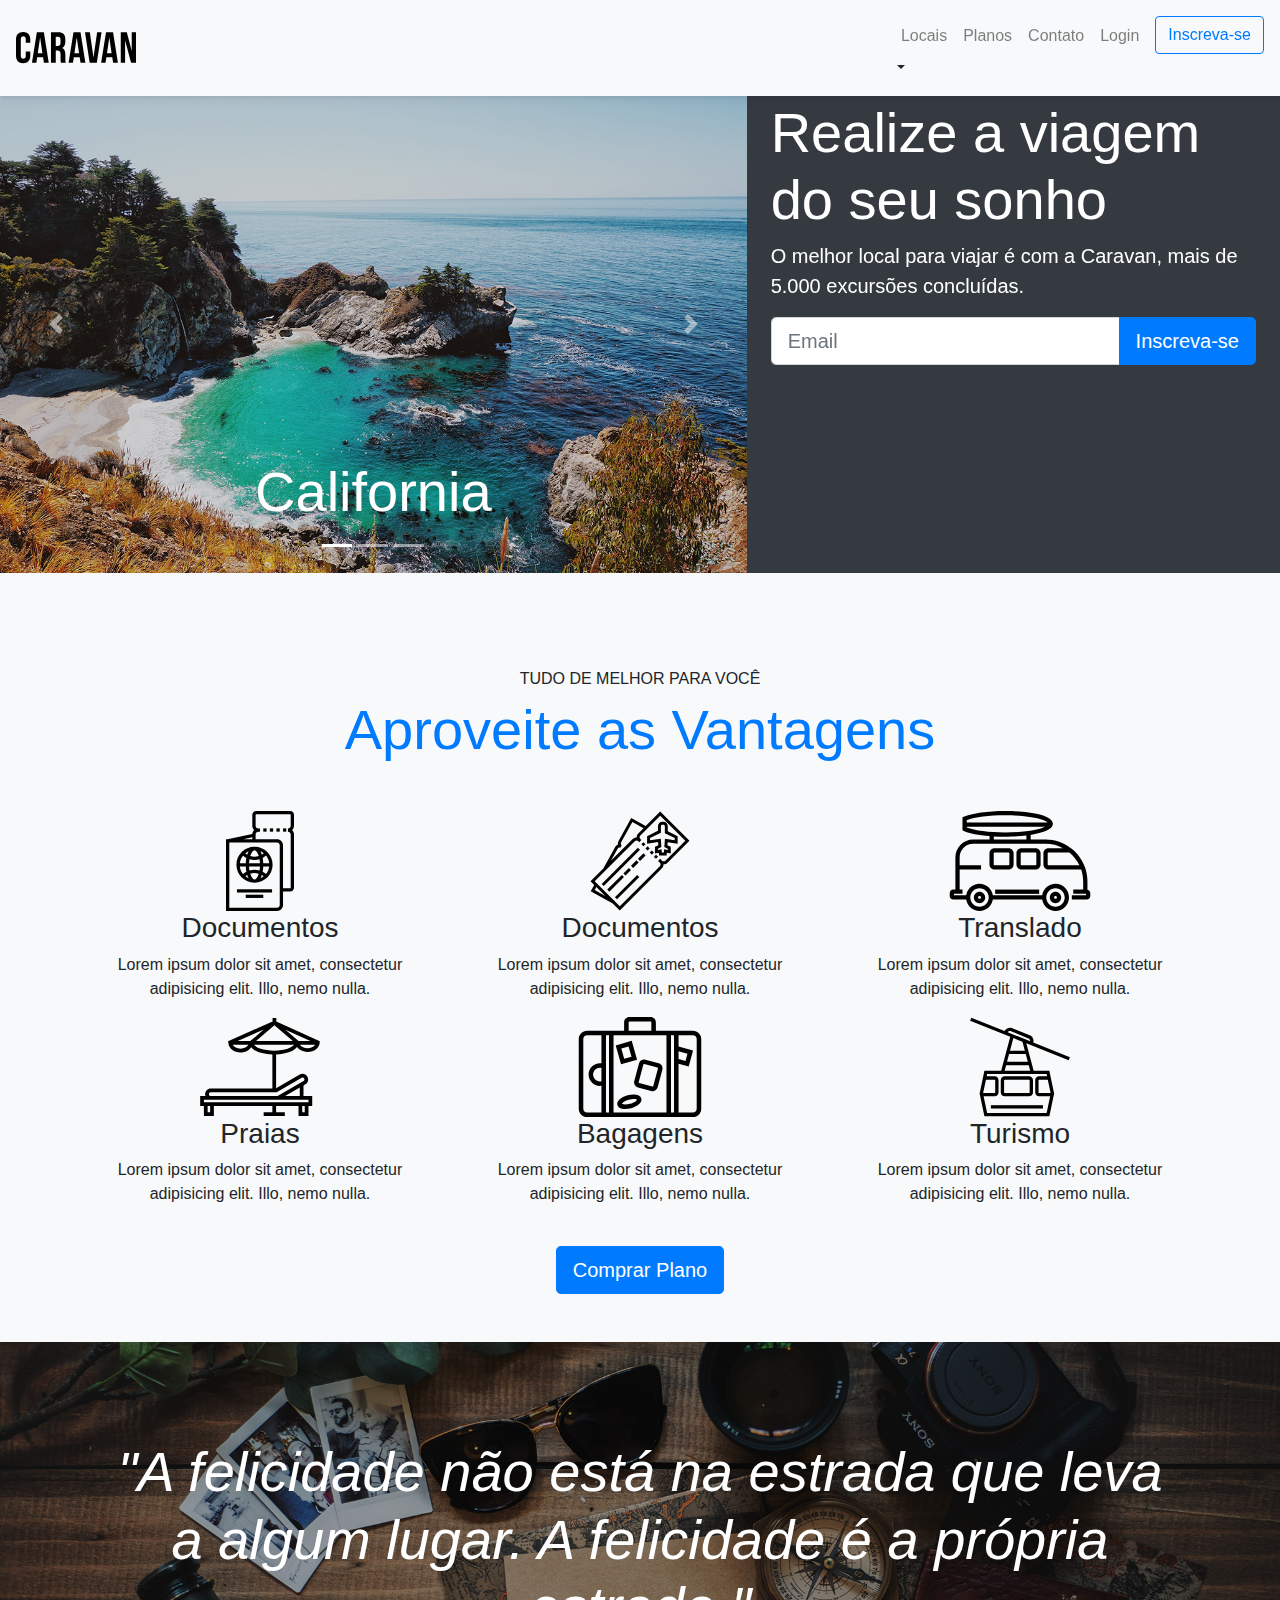
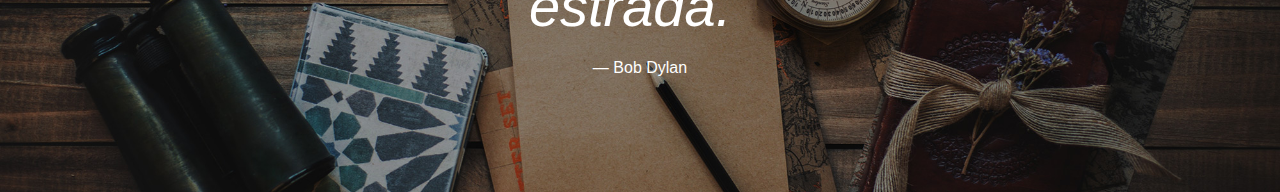
==== index.html @ 7d6f6c4d "Desenvolvimento de estrutura com blockquote" ====
<!DOCTYPE html>
<html lang="pt-br">
<head>
    <meta charset="UTF-8">
    <meta http-equiv="X-UA-Compatible" content="IE=edge">
    <meta name="viewport" content="width=device-width, initial-scale=1.0">
    <link rel="stylesheet" href="css/bootstrap.css">
    <link rel="stylesheet" href="css/style.css">
    <title>Caravan</title>
</head>
<body>

    <nav class="navbar navbar-expand-md navbar-light bg-light fixed-top py-3 box-shadow">
        <a href="index.html" class="navbar-brand">
            <img src="img/caravan.svg" alt="Caravan">
        </a>
        <button class="navbar-toggler" type="button" data-toggle="collapse" data-target="#navbarSupportedContent" aria-controls="navbarSupportedContent" aria-expanded="false" aria-label="Toggle navigation">
            <span class="navbar-toggler-icon"></span>
        </button>

        <div class="collapse navbar-collapse" id="navSupportedContent">
            <ul class="navbar-nav ml-auto">
                <li class="nav-item dropdown dropdown-toggle">
                    <a href="#" class="nav-link" id="navbarDropdown" role="button" data-toggle="dropdown" aria-haspopup="true" aria-expanded="false">Locais</a>
                    <div class="dropdown-menu" aria-labelledby="navbarDropdown">
                        <a href="local.html" class="dropdown-item">California</a>
                        <a href="local.html" class="dropdown-item">Paris</a>
                        <a href="local.html" class="dropdown-item">Dublin</a>
                    </div>
                </li>
                <li class="nav-item">
                    <a href="planos.html" class="nav-link">Planos</a>
                </li>
                <li class="nav-item">
                    <a href="contato.html" class="nav-link">Contato</a>
                </li>
                <li class="nav-item">
                    <a href="#" class="nav-link">Login</a>
                </li>
                <li class="nav-item">
                    <a href="inscricao.html" class="btn btn-outline-primary ml-md-2">Inscreva-se</a>
                </li>
            </ul>
          </div>
    </nav>

    <section class="container-fluid">
        <div class="row bg-dark text-white">
            <div class="col-lg-7 p-0">
                <div id="carouselCidades" class="carousel slide" data-ride="carousel">
                    <ol class="carousel-indicators">
                      <li data-target="#carouselCidades" data-slide-to="0" class="active"></li>
                      <li data-target="#carouselCidades" data-slide-to="1"></li>
                      <li data-target="#carouselCidades" data-slide-to="2"></li>
                    </ol>
                    <div class="carousel-inner">
                      <div class="carousel-item active">
                        <img class="d-block w-100" src="img/california.jpg" alt="California">
                        <div class="carousel-caption">
                            <h3 class="display-4">California</h3>
                        </div>
                    </div>
                      <div class="carousel-item">
                        <img class="d-block w-100" src="img/paris.jpg" alt="Paris">
                        <div class="carousel-caption">
                            <h3 class="display-4">Paris</h3>
                        </div>
                      </div>
                      <div class="carousel-item">
                        <img class="d-block w-100" src="img/dublin.jpg" alt="Dublin">
                        <div class="carousel-caption">
                            <h3 class="display-4">Dublin</h3>
                        </div>
                      </div>
                    </div>
                    <a class="carousel-control-prev" href="#carouselCidades" role="button" data-slide="prev">
                      <span class="carousel-control-prev-icon" aria-hidden="true"></span>
                      <span class="sr-only">Anterior</span>
                    </a>
                    <a class="carousel-control-next" href="#carouselCidades" role="button" data-slide="next">
                      <span class="carousel-control-next-icon" aria-hidden="true"></span>
                      <span class="sr-only">Próximo</span>
                    </a>
                  </div>
            </div>
            <div class="col-lg-5 p-4">
                <h1 class="display-4">Realize a viagem do seu sonho</h1>
                <p class="lead">O melhor local para viajar é com a Caravan, mais de 5.000 excursões concluídas.</p>
                <form>
                    <div class="input-group input-group-lg">
                        <input type="text" class="form-control" placeholder="Email" aria-label="Email">
                        <span class="input-group-append">
                            <button class="btn btn-primary" type="button">Inscreva-se</button>
                        </span>
                    </div>
                </form>
            </div>
        </div>
    </section>

    <section class="py-5 bg-light text-center">
        <div class="container">
            <div class="my-5">
                <span class="h6 d-block">TUDO DE MELHOR PARA VOCÊ</span>
                <h2 class="display-4 text-primary">Aproveite as Vantagens</h2>
            </div>
            <div class="row">
                <div class="col-xl-4 col-md-6">
                    <div style="height: 100px;" class="d-flex justify-content-center">
                        <img src="img/icones/passaporte.svg" alt="Passaporte">
                    </div>
                    <h3>Documentos</h3>
                    <p>Lorem ipsum dolor sit amet, consectetur adipisicing elit. Illo, nemo nulla.</p>
                </div>

                <div class="col-xl-4 col-md-6">
                    <div style="height: 100px;" class="d-flex justify-content-center">
                        <img src="img/icones/passagens.svg" alt="Passagens">
                    </div>
                    <h3>Documentos</h3>
                    <p>Lorem ipsum dolor sit amet, consectetur adipisicing elit. Illo, nemo nulla.</p>
                </div>

                <div class="col-xl-4 col-md-6">
                    <div style="height: 100px;" class="d-flex justify-content-center">
                        <img src="img/icones/translado.svg" alt="Translado">
                    </div>
                    <h3>Translado</h3>
                    <p>Lorem ipsum dolor sit amet, consectetur adipisicing elit. Illo, nemo nulla.</p>
                </div>

                <div class="col-xl-4 col-md-6">
                    <div style="height: 100px;" class="d-flex justify-content-center">
                        <img src="img/icones/praias.svg" alt="Praias">
                    </div>
                    <h3>Praias</h3>
                    <p>Lorem ipsum dolor sit amet, consectetur adipisicing elit. Illo, nemo nulla.</p>
                </div>

                <div class="col-xl-4 col-md-6">
                    <div style="height: 100px;" class="d-flex justify-content-center">
                        <img src="img/icones/bagagens.svg" alt="Bagagens">
                    </div>
                    <h3>Bagagens</h3>
                    <p>Lorem ipsum dolor sit amet, consectetur adipisicing elit. Illo, nemo nulla.</p>
                </div>

                <div class="col-xl-4 col-md-6">
                    <div style="height: 100px;" class="d-flex justify-content-center">
                        <img src="img/icones/turismo.svg" alt="Turismo">
                    </div>
                    <h3>Turismo</h3>
                    <p>Lorem ipsum dolor sit amet, consectetur adipisicing elit. Illo, nemo nulla.</p>
                </div>
            </div>

            <a href="planos.html" class="btn btn-primary btn-lg mt-4">Comprar Plano</a>
        </div>
    </section>

    <section id="home-quote" class="p-md-5">
        <blockquote class="blockquote text-center text-white p-md-5 p-3">
            <p class="display-4"><em>"A felicidade não está na estrada que leva a algum lugar. A felicidade é a própria estrada."</em></p>
            <footer class="blockquote-footer text-white">Bob Dylan</footer>
        </blockquote>
    </section>

    <script type="text/javascript" src="js/jquery-3.2.1.slim.min.js"></script>
    <script type="text/javascript" src="js/popper.min.js"></script>
    <script type="text/javascript" src="js/bootstrap.js"></script>
    <!-- <script type="text/javascript" src="js/script.js"></script> -->
</body>
</html>
---- css/style.css ----
body {
    padding-top: 75px;
}

.box-shadow {
    box-shadow: 0 2px 4px 0 rgba(0, 0, 0, .05), 0 4px 8px 0 rgba(0, 0, 0, .05);
}

#home-quote {
    background: url("../img/bg-quote.jpg") center center;
    background-size: cover;
}

@media (max-width: 767px) {

    #home-quote .display-4 {
        font-size: 2.5rem;
    }
    
    body {
        padding-top: 0;
    }

    .fixed-top {
        position: relative;
    }

}
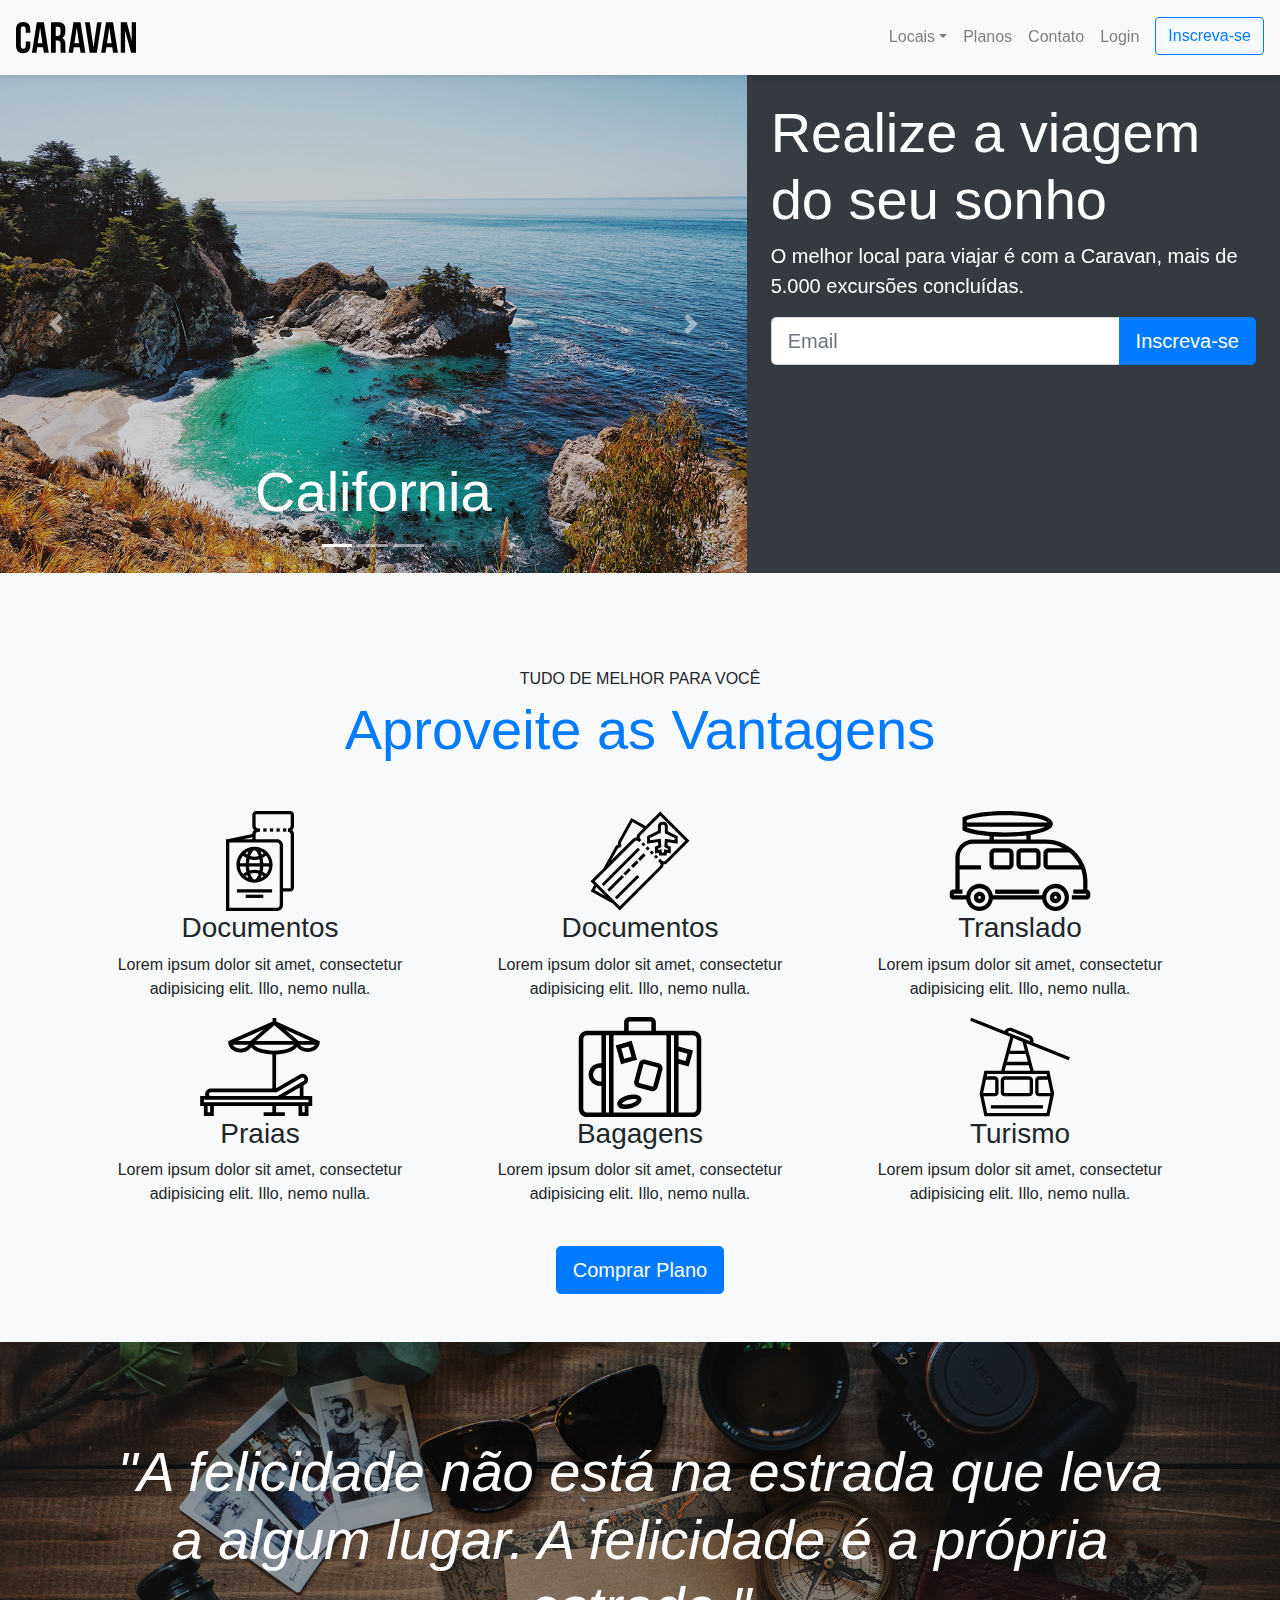
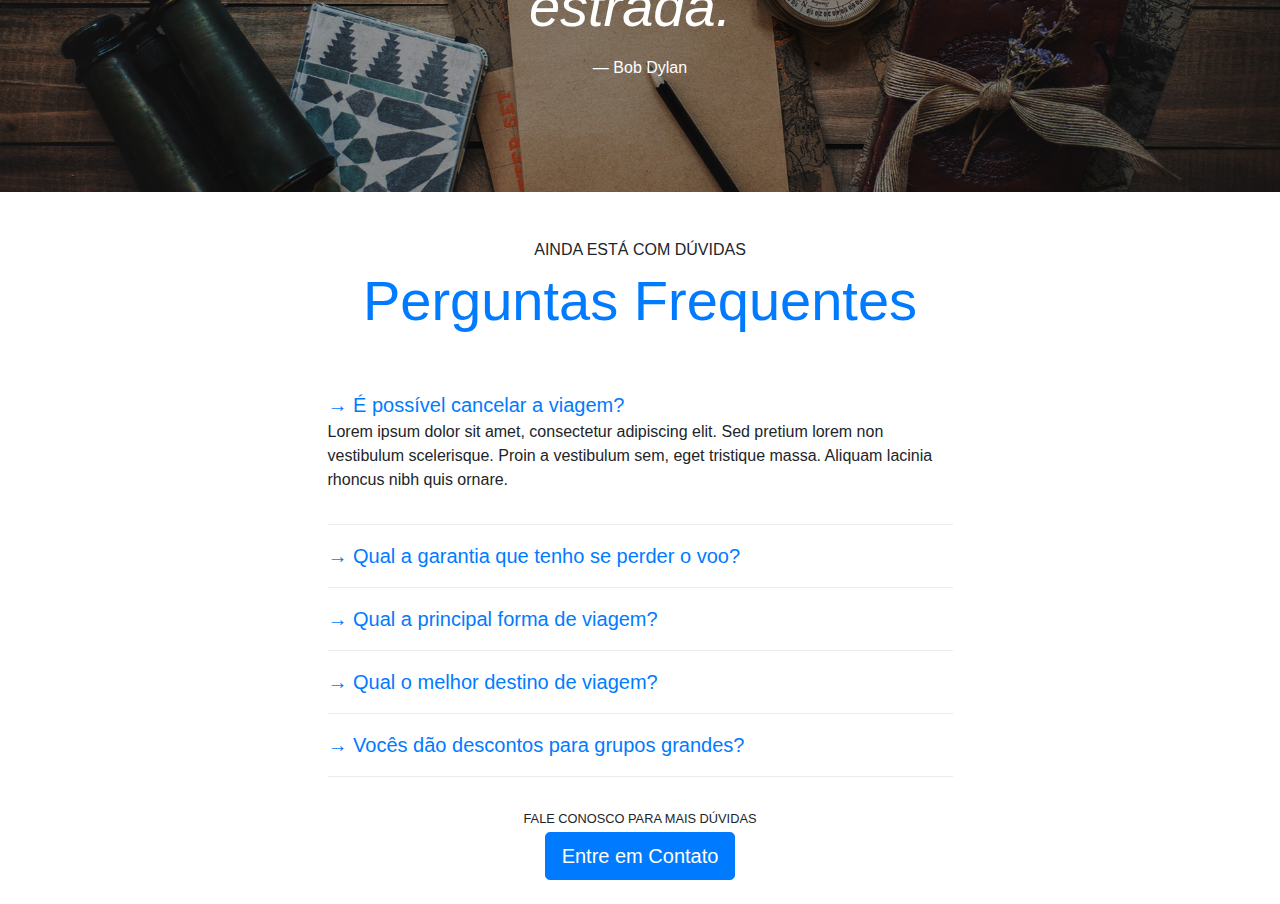
==== commit 670c4250: "Correção para navegação mobile e inclusão de estrutura collapsable com perguntas frequentes" ====
--- a/index.html
+++ b/index.html
@@ -12,37 +12,38 @@
 
     <nav class="navbar navbar-expand-md navbar-light bg-light fixed-top py-3 box-shadow">
         <a href="index.html" class="navbar-brand">
-            <img src="img/caravan.svg" alt="Caravan">
+          <img src="img/caravan.svg" alt="Caravan">
         </a>
-        <button class="navbar-toggler" type="button" data-toggle="collapse" data-target="#navbarSupportedContent" aria-controls="navbarSupportedContent" aria-expanded="false" aria-label="Toggle navigation">
-            <span class="navbar-toggler-icon"></span>
+        
+        <button class="navbar-toggler" type="button" data-toggle="collapse" data-target="#navbarSupportedContent" aria-controls="navbarSupportedContent" aria-expanded="false" aria-label="Abrir Navegação">
+          <span class="navbar-toggler-icon"></span>
         </button>
-
-        <div class="collapse navbar-collapse" id="navSupportedContent">
-            <ul class="navbar-nav ml-auto">
-                <li class="nav-item dropdown dropdown-toggle">
-                    <a href="#" class="nav-link" id="navbarDropdown" role="button" data-toggle="dropdown" aria-haspopup="true" aria-expanded="false">Locais</a>
-                    <div class="dropdown-menu" aria-labelledby="navbarDropdown">
-                        <a href="local.html" class="dropdown-item">California</a>
-                        <a href="local.html" class="dropdown-item">Paris</a>
-                        <a href="local.html" class="dropdown-item">Dublin</a>
-                    </div>
-                </li>
-                <li class="nav-item">
-                    <a href="planos.html" class="nav-link">Planos</a>
-                </li>
-                <li class="nav-item">
-                    <a href="contato.html" class="nav-link">Contato</a>
-                </li>
-                <li class="nav-item">
-                    <a href="#" class="nav-link">Login</a>
-                </li>
-                <li class="nav-item">
-                    <a href="inscricao.html" class="btn btn-outline-primary ml-md-2">Inscreva-se</a>
-                </li>
-            </ul>
-          </div>
-    </nav>
+        
+        <div class="collapse navbar-collapse" id="navbarSupportedContent">
+          <ul class="navbar-nav ml-auto">
+            <li class="nav-item dropdown">
+              <a class="nav-link dropdown-toggle" href="#" id="navbarDropdown" role="button" data-toggle="dropdown" aria-haspopup="true" aria-expanded="false">Locais</a>
+              <div class="dropdown-menu" aria-labelledby="navbarDropdown">
+                <a class="dropdown-item" href="local.html">California</a>
+                <a class="dropdown-item" href="local.html">Paris</a>
+                <a class="dropdown-item" href="local.html">Dublin</a>
+              </div>
+            </li>
+            <li class="nav-item">
+              <a class="nav-link" href="planos.html">Planos</a>
+            </li>
+            <li class="nav-item">
+              <a class="nav-link" href="contato.html">Contato</a>
+            </li>
+            <li class="nav-item">
+              <a class="nav-link" href="#">Login</a>
+            </li>
+            <li class="nav-item">
+              <a class="btn btn-outline-primary ml-md-2" href="inscricao.html">Inscreva-se</a>
+            </li>
+          </ul>
+        </div>
+      </nav>
 
     <section class="container-fluid">
         <div class="row bg-dark text-white">
@@ -163,6 +164,71 @@
             <p class="display-4"><em>"A felicidade não está na estrada que leva a algum lugar. A felicidade é a própria estrada."</em></p>
             <footer class="blockquote-footer text-white">Bob Dylan</footer>
         </blockquote>
+    </section class="container">
+        <div class="my-5 text-center">
+            <span class="h6 d-block">AINDA ESTÁ COM DÚVIDAS</span>
+            <h2 class="display-4 text-primary">Perguntas Frequentes</h2>
+        </div>
+        <div class="row justify-content-center">
+            <div class="col-6" id="perguntas-frequentes" data-children=".pergunta">
+                <div class="pergunta py-2">
+                    <a class="lead" data-toggle="collapse" href="#pergunta1" aria-expanded="true" aria-controls="pergunta1">→ É possível cancelar a viagem?
+                    </a>
+                    <div id="pergunta1" class="collapse show" role="tabpanel" data-parent="#perguntas-frequentes">
+                        <p>Lorem ipsum dolor sit amet, consectetur adipiscing elit. Sed pretium lorem non vestibulum scelerisque. Proin a vestibulum sem, eget tristique massa. Aliquam lacinia rhoncus nibh quis ornare.</p>
+                    </div>
+                </div>
+
+                <div class="dropdown-divider"></div>
+
+                <div class="pergunta py-2">
+                    <a class="lead" data-toggle="collapse" href="#pergunta2" aria-expanded="true" aria-controls="pergunta2">→ Qual a garantia que tenho se perder o voo?
+                    </a>
+                    <div id="pergunta2" class="collapse" role="tabpanel" data-parent="#perguntas-frequentes">
+                        <p>Lorem ipsum dolor sit amet, consectetur adipiscing elit. Sed pretium lorem non vestibulum scelerisque. Proin a vestibulum sem, eget tristique massa. Aliquam lacinia rhoncus nibh quis ornare.</p>
+                    </div>
+                </div>
+
+                <div class="dropdown-divider"></div>
+
+                <div class="pergunta py-2">
+                    <a class="lead" data-toggle="collapse" href="#pergunta3" aria-expanded="true" aria-controls="pergunta3">→ Qual a principal forma de viagem?
+                    </a>
+                    <div id="pergunta3" class="collapse" role="tabpanel" data-parent="#perguntas-frequentes" >
+                        <p>Lorem ipsum dolor sit amet, consectetur adipiscing elit. Sed pretium lorem non vestibulum scelerisque. Proin a vestibulum sem, eget tristique massa. Aliquam lacinia rhoncus nibh quis ornare.</p>
+                    </div>
+                </div>
+
+                <div class="dropdown-divider"></div>
+
+                <div class="pergunta py-2">
+                    <a class="lead" data-toggle="collapse" href="#pergunta4" aria-expanded="true" aria-controls="pergunta4">→ Qual o melhor destino de viagem?
+                    </a>
+                    <div id="pergunta4" class="collapse" role="tabpanel" data-parent="#perguntas-frequentes" >
+                        <p>Lorem ipsum dolor sit amet, consectetur adipiscing elit. Sed pretium lorem non vestibulum scelerisque. Proin a vestibulum sem, eget tristique massa. Aliquam lacinia rhoncus nibh quis ornare.</p>
+                    </div>
+                </div>
+
+                <div class="dropdown-divider"></div>
+
+                <div class="pergunta py-2">
+                    <a class="lead" data-toggle="collapse" href="#pergunta5" aria-expanded="true" aria-controls="pergunta5">→ Vocês dão descontos para grupos grandes? 
+                    </a>
+                    <div id="pergunta5" class="collapse" role="tabpanel" data-parent="#perguntas-frequentes" >
+                        <p>Lorem ipsum dolor sit amet, consectetur adipiscing elit. Sed pretium lorem non vestibulum scelerisque. Proin a vestibulum sem, eget tristique massa. Aliquam lacinia rhoncus nibh quis ornare.</p>
+                    </div>
+                </div>
+
+                <div class="dropdown-divider"></div>
+
+            </div>
+        </div>
+        <div class="text-center my-4">
+            <p class="small m-1">FALE CONOSCO PARA MAIS DÚVIDAS</p>
+            <a class="btn btn-primary btn-lg" href="contato.html">Entre em Contato</a>
+        </div>
+    <section>
+
     </section>
 
     <script type="text/javascript" src="js/jquery-3.2.1.slim.min.js"></script>
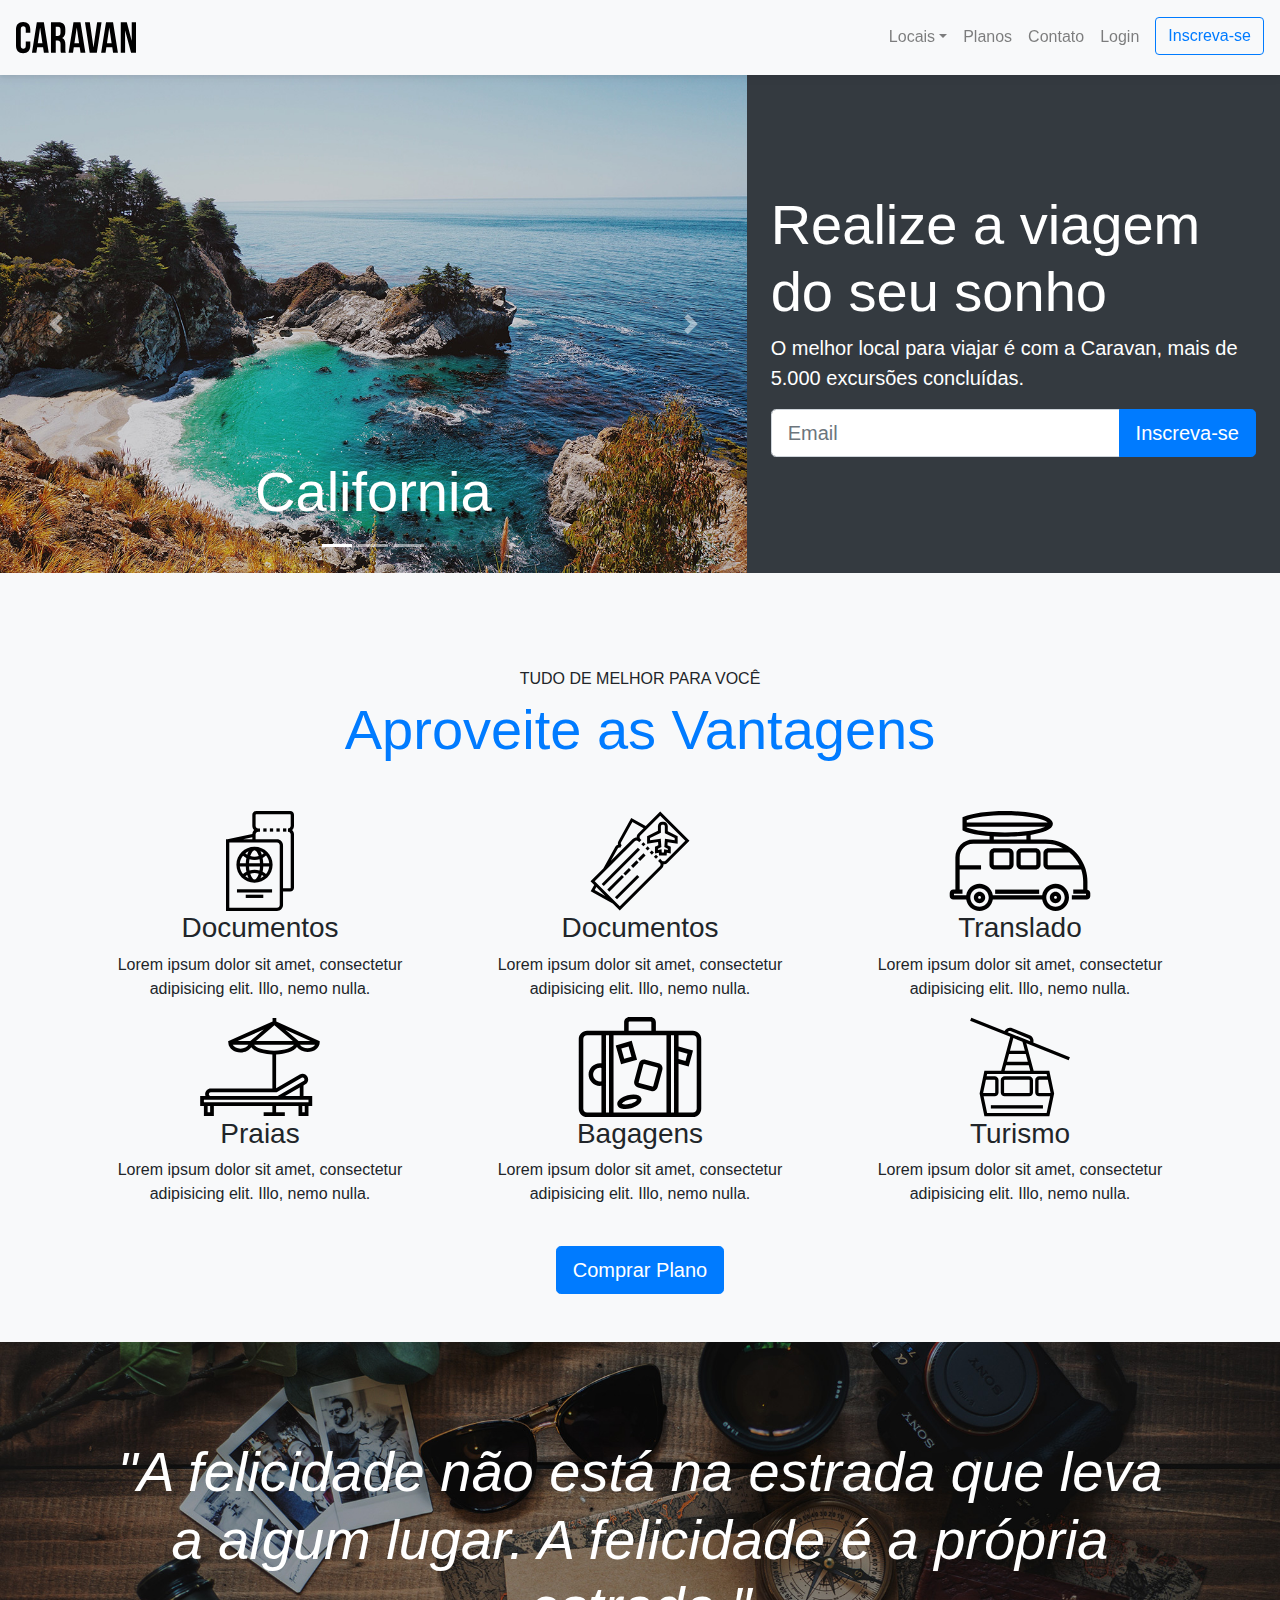
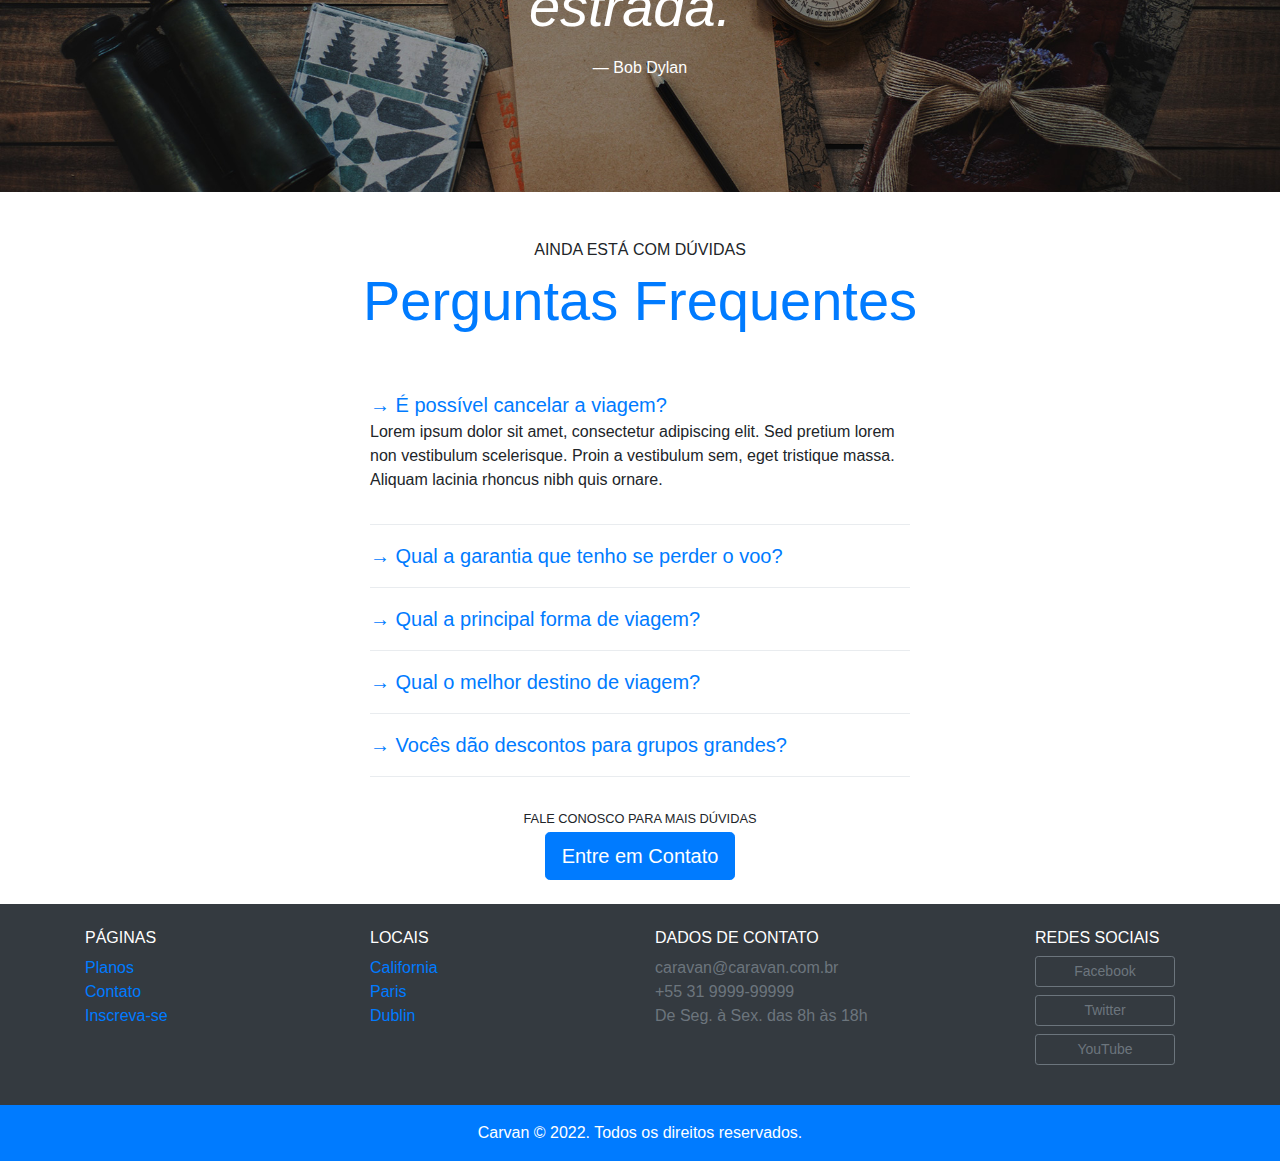
==== commit 1c7142d1: "Desenvolvimento de estrutura de rodapé" ====
--- a/index.html
+++ b/index.html
@@ -84,7 +84,7 @@
                     </a>
                   </div>
             </div>
-            <div class="col-lg-5 p-4">
+            <div class="col-lg-5 p-4 align-self-center">
                 <h1 class="display-4">Realize a viagem do seu sonho</h1>
                 <p class="lead">O melhor local para viajar é com a Caravan, mais de 5.000 excursões concluídas.</p>
                 <form>
@@ -164,13 +164,15 @@
             <p class="display-4"><em>"A felicidade não está na estrada que leva a algum lugar. A felicidade é a própria estrada."</em></p>
             <footer class="blockquote-footer text-white">Bob Dylan</footer>
         </blockquote>
-    </section class="container">
+    </section>
+
+    <section class="container">
         <div class="my-5 text-center">
             <span class="h6 d-block">AINDA ESTÁ COM DÚVIDAS</span>
             <h2 class="display-4 text-primary">Perguntas Frequentes</h2>
         </div>
         <div class="row justify-content-center">
-            <div class="col-6" id="perguntas-frequentes" data-children=".pergunta">
+            <div class="col-md-6" id="perguntas-frequentes" data-children=".pergunta">
                 <div class="pergunta py-2">
                     <a class="lead" data-toggle="collapse" href="#pergunta1" aria-expanded="true" aria-controls="pergunta1">→ É possível cancelar a viagem?
                     </a>
@@ -227,9 +229,61 @@
             <p class="small m-1">FALE CONOSCO PARA MAIS DÚVIDAS</p>
             <a class="btn btn-primary btn-lg" href="contato.html">Entre em Contato</a>
         </div>
-    <section>
-
-    </section>
+    </section>
+
+    <footer class="bg-dark text-white">
+        <div class="container py-4">
+            <div class="row">
+                <div class="col-md-3 col-6">
+                    <h4 class="h6">
+                        PÁGINAS
+                    </h4>
+                    <ul class="list-unstyled">
+                        <li><a href="planos.html">Planos</a></li>
+                        <li><a href="contato.html">Contato</a></li>
+                        <li><a href="inscricao.html">Inscreva-se</a></li>
+                    </ul>
+                </div>
+
+                <div class="col-md-3 col-6">
+                    <h4 class="h6">
+                        LOCAIS
+                    </h4>
+                    <ul class="list-unstyled">
+                        <li><a href="local.html">California</a></li>
+                        <li><a href="local.html">Paris</a></li>
+                        <li><a href="local.html">Dublin</a></li>
+                    </ul>
+                </div>
+
+                <div class="col-md-4 col-6">
+                    <h4 class="h6">
+                        DADOS DE CONTATO
+                    </h4>
+                    <ul class="list-unstyled text-secondary">
+                        <li>caravan@caravan.com.br</li>
+                        <li>+55 31 9999-99999</li>
+                        <li>De Seg. à Sex. das 8h às 18h</li>
+                    </ul>
+                </div>
+
+                <div class="col-md-2 col-6">
+                    <h4 class="h6">
+                        REDES SOCIAIS
+                    </h4>
+                    <ul class="list-unstyled">
+                        <li><a class="btn btn-outline-secondary mb-2 btn-block btn-sm" href="#" style="max-width: 140px">Facebook</a></li>
+                        <li><a class="btn btn-outline-secondary mb-2 btn-block btn-sm" href="#" style="max-width: 140px">Twitter</a></li>
+                        <li><a class="btn btn-outline-secondary mb-2 btn-block btn-sm" href="#" style="max-width: 140px">YouTube</a></li>
+                    </ul>
+                </div>
+            </div>
+        </div>
+
+        <div class="bg-primary text-center py-3">
+            <p class="mb-0">Carvan &copy; 2022. Todos os direitos reservados.</p>
+        </div>
+    </footer>
 
     <script type="text/javascript" src="js/jquery-3.2.1.slim.min.js"></script>
     <script type="text/javascript" src="js/popper.min.js"></script>
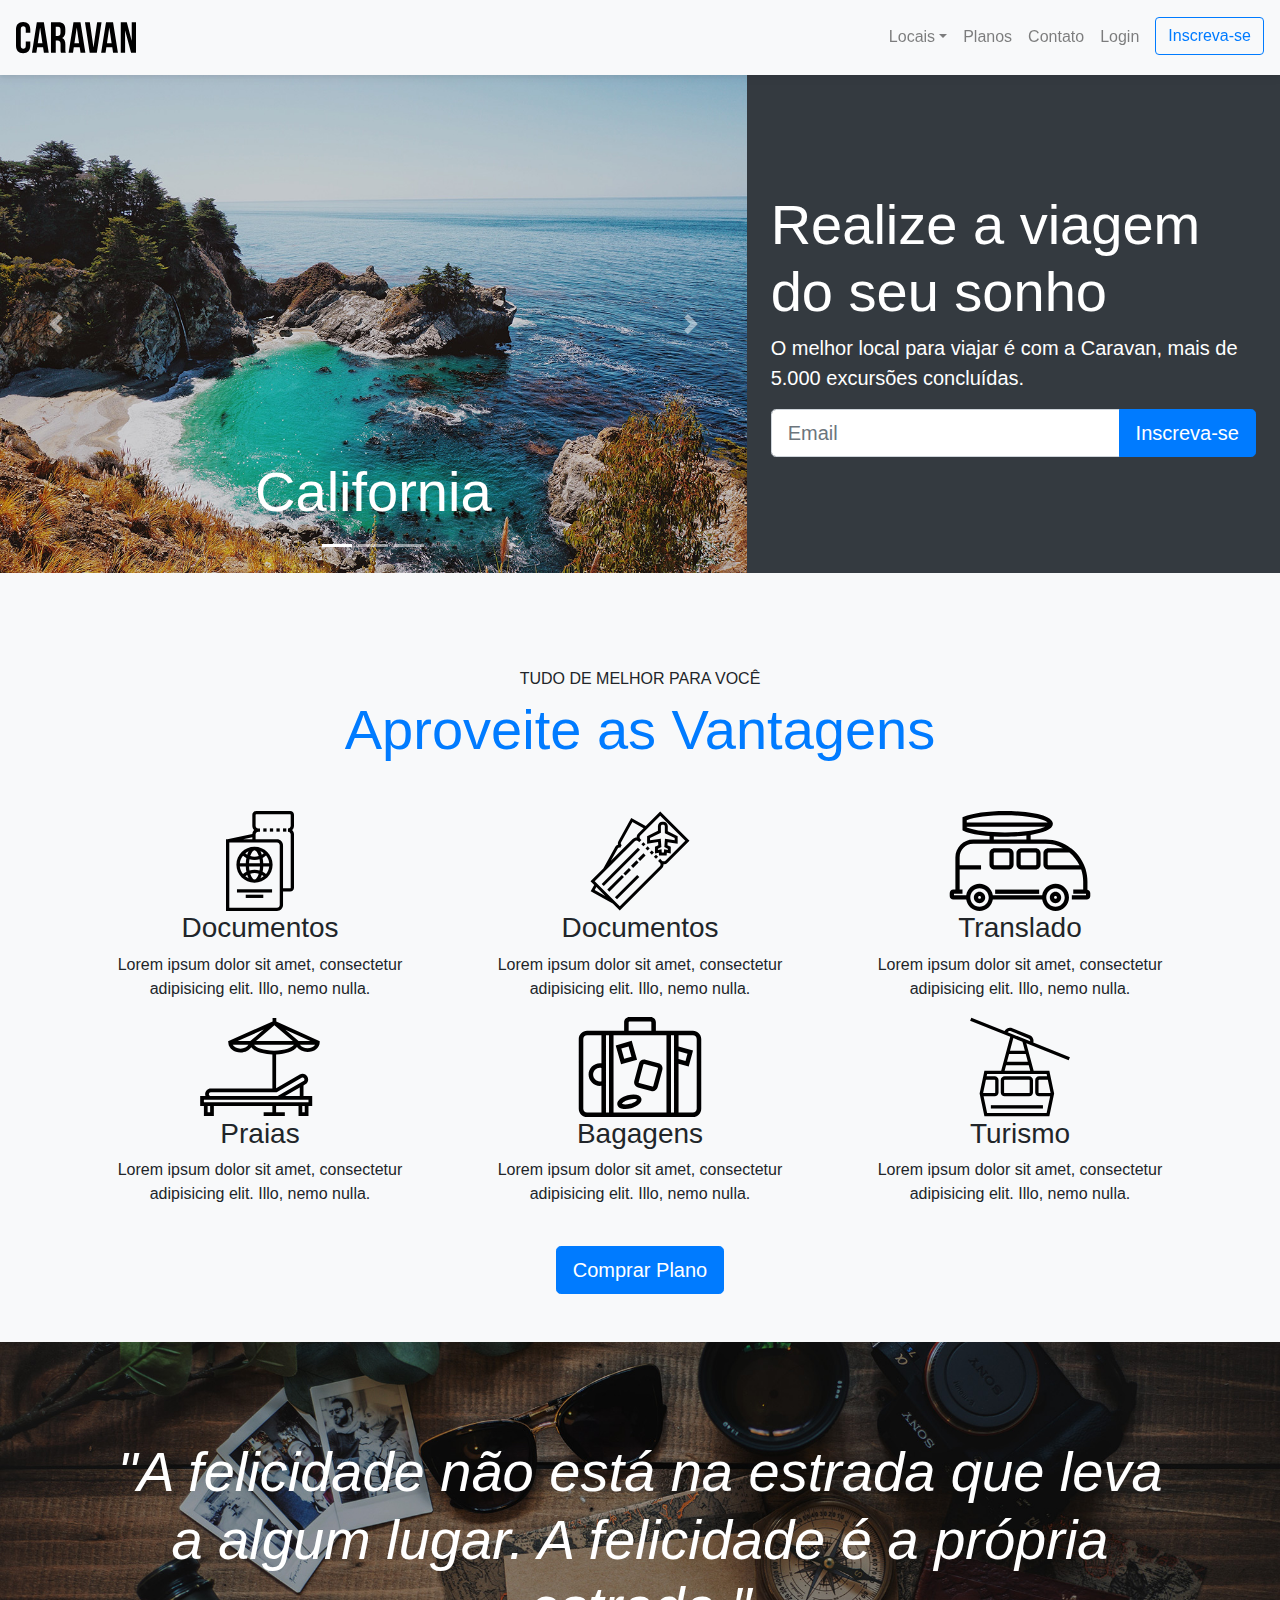
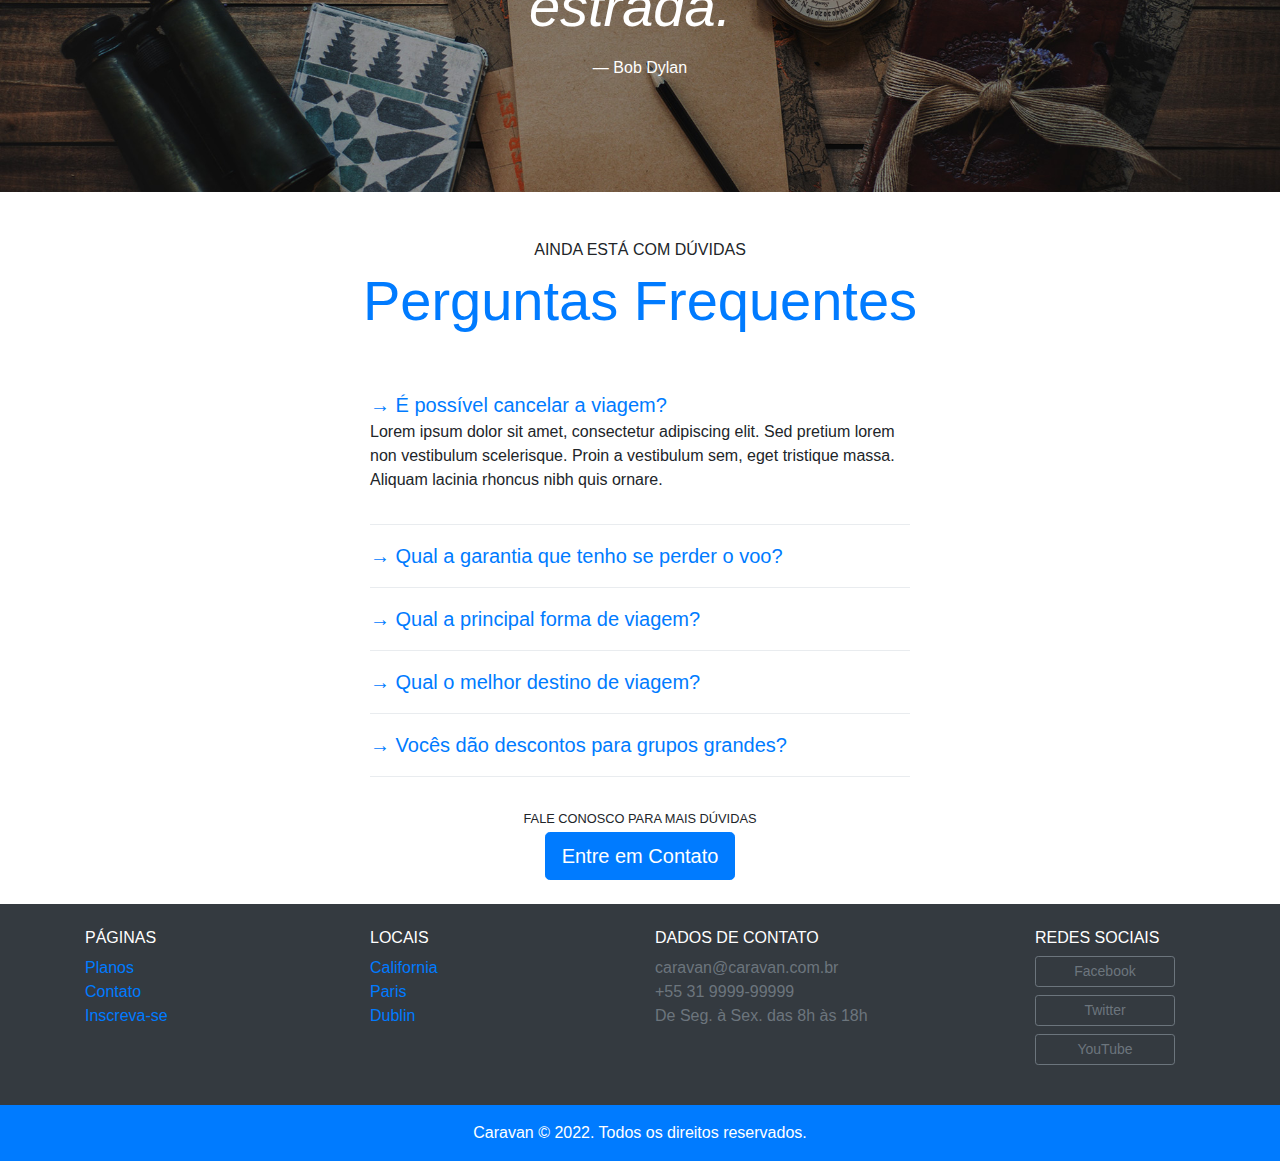
==== commit ecb83a57: "Correções" ====
--- a/index.html
+++ b/index.html
@@ -10,38 +10,65 @@
 </head>
 <body>
 
+    <div class="modal fade" id="modalLogin" tabindex="-1" role="dialog" aria-labelledby="modalLogin" aria-hidden="true">
+        <div class="modal-dialog" role="document">
+            <div class="modal-content">
+                <div class="modal-header">
+                    <h5 class="modal-title" id="modalLogin">Entre na Sua Conta</h5>
+                    <button type="button" class="close" data-dismiss="modal" aria-label="Close">
+                        <span aria-hidden="true">&times;</span>
+                    </button>
+                </div>
+                <div class="modal-body">
+                    <form>
+                        <div class="form-group">
+                            <label for="loginEmail">Email</label>
+                            <input type="email" class="form-control" id="loginEmail">
+                        </div>
+                        <div class="form-group">
+                            <label for="loginSenha">Senha</label>
+                            <input type="password" class="form-control" id="loginSenha">
+                        </div>
+                        <button type="submit" class="btn btn-primary">Entrar na Conta</button>
+                        <small class="form-text text-muted">Esqueceu a senha? <a href="#">Clique aqui.</a></small>
+                    </form>
+                </div>
+            </div>
+        </div>
+    </div>
+
     <nav class="navbar navbar-expand-md navbar-light bg-light fixed-top py-3 box-shadow">
         <a href="index.html" class="navbar-brand">
-          <img src="img/caravan.svg" alt="Caravan">
+            <img src="img/caravan.svg" alt="Caravan">
         </a>
         
         <button class="navbar-toggler" type="button" data-toggle="collapse" data-target="#navbarSupportedContent" aria-controls="navbarSupportedContent" aria-expanded="false" aria-label="Abrir Navegação">
-          <span class="navbar-toggler-icon"></span>
+            <span class="navbar-toggler-icon"></span>
         </button>
         
         <div class="collapse navbar-collapse" id="navbarSupportedContent">
-          <ul class="navbar-nav ml-auto">
-            <li class="nav-item dropdown">
-              <a class="nav-link dropdown-toggle" href="#" id="navbarDropdown" role="button" data-toggle="dropdown" aria-haspopup="true" aria-expanded="false">Locais</a>
-              <div class="dropdown-menu" aria-labelledby="navbarDropdown">
-                <a class="dropdown-item" href="local.html">California</a>
-                <a class="dropdown-item" href="local.html">Paris</a>
-                <a class="dropdown-item" href="local.html">Dublin</a>
-              </div>
-            </li>
-            <li class="nav-item">
-              <a class="nav-link" href="planos.html">Planos</a>
-            </li>
-            <li class="nav-item">
-              <a class="nav-link" href="contato.html">Contato</a>
-            </li>
-            <li class="nav-item">
-              <a class="nav-link" href="#">Login</a>
-            </li>
-            <li class="nav-item">
-              <a class="btn btn-outline-primary ml-md-2" href="inscricao.html">Inscreva-se</a>
-            </li>
-          </ul>
+            <ul class="navbar-nav ml-auto">
+                <li class="nav-item dropdown">
+                    <a class="nav-link dropdown-toggle" href="#" id="navbarDropdown" role="button" data-toggle="dropdown" aria-haspopup="true" aria-expanded="false">Locais</a>
+                    <div class="dropdown-menu" aria-labelledby="navbarDropdown">
+                        <a class="dropdown-item" href="local.html">California</a>
+                        <a class="dropdown-item" href="local.html">Paris</a>
+                        <a class="dropdown-item" href="local.html">Dublin</a>
+                    </div>
+                </li>
+                <li class="nav-item">
+                    <a class="nav-link" href="planos.html">Planos</a>
+                </li>
+                <li class="nav-item">
+                    <a class="nav-link" href="contato.html">Contato</a>
+                </li>
+                <li class="nav-item">
+                    <a class="nav-link" data-toggle="modal" data-target="#modalLogin" href="#">Login</a>
+                </li>
+                <li class="nav-item">
+                    <a class="btn btn-outline-primary ml-md-2" href="inscricao.html">Inscreva-se</a>
+                </li>
+            </ul>
         </div>
       </nav>
 
@@ -50,39 +77,39 @@
             <div class="col-lg-7 p-0">
                 <div id="carouselCidades" class="carousel slide" data-ride="carousel">
                     <ol class="carousel-indicators">
-                      <li data-target="#carouselCidades" data-slide-to="0" class="active"></li>
-                      <li data-target="#carouselCidades" data-slide-to="1"></li>
-                      <li data-target="#carouselCidades" data-slide-to="2"></li>
+                        <li data-target="#carouselCidades" data-slide-to="0" class="active"></li>
+                        <li data-target="#carouselCidades" data-slide-to="1"></li>
+                        <li data-target="#carouselCidades" data-slide-to="2"></li>
                     </ol>
                     <div class="carousel-inner">
-                      <div class="carousel-item active">
-                        <img class="d-block w-100" src="img/california.jpg" alt="California">
-                        <div class="carousel-caption">
-                            <h3 class="display-4">California</h3>
-                        </div>
-                    </div>
-                      <div class="carousel-item">
-                        <img class="d-block w-100" src="img/paris.jpg" alt="Paris">
-                        <div class="carousel-caption">
-                            <h3 class="display-4">Paris</h3>
-                        </div>
-                      </div>
-                      <div class="carousel-item">
-                        <img class="d-block w-100" src="img/dublin.jpg" alt="Dublin">
-                        <div class="carousel-caption">
-                            <h3 class="display-4">Dublin</h3>
-                        </div>
-                      </div>
+                        <div class="carousel-item active">
+                            <img class="d-block w-100" src="img/california.jpg" alt="California">
+                            <div class="carousel-caption">
+                                <h3 class="display-4">California</h3>
+                            </div>
+                        </div>
+                        <div class="carousel-item">
+                            <img class="d-block w-100" src="img/paris.jpg" alt="Paris">
+                            <div class="carousel-caption">
+                                <h3 class="display-4">Paris</h3>
+                            </div>
+                        </div>
+                        <div class="carousel-item">
+                            <img class="d-block w-100" src="img/dublin.jpg" alt="Dublin">
+                            <div class="carousel-caption">
+                                <h3 class="display-4">Dublin</h3>
+                            </div>
+                        </div>
                     </div>
                     <a class="carousel-control-prev" href="#carouselCidades" role="button" data-slide="prev">
-                      <span class="carousel-control-prev-icon" aria-hidden="true"></span>
-                      <span class="sr-only">Anterior</span>
+                        <span class="carousel-control-prev-icon" aria-hidden="true"></span>
+                        <span class="sr-only">Anterior</span>
                     </a>
                     <a class="carousel-control-next" href="#carouselCidades" role="button" data-slide="next">
-                      <span class="carousel-control-next-icon" aria-hidden="true"></span>
-                      <span class="sr-only">Próximo</span>
-                    </a>
-                  </div>
+                        <span class="carousel-control-next-icon" aria-hidden="true"></span>
+                        <span class="sr-only">Próximo</span>
+                    </a>
+                </div>
             </div>
             <div class="col-lg-5 p-4 align-self-center">
                 <h1 class="display-4">Realize a viagem do seu sonho</h1>
@@ -281,7 +308,7 @@
         </div>
 
         <div class="bg-primary text-center py-3">
-            <p class="mb-0">Carvan &copy; 2022. Todos os direitos reservados.</p>
+            <p class="mb-0">Caravan &copy; 2022. Todos os direitos reservados.</p>
         </div>
     </footer>
 
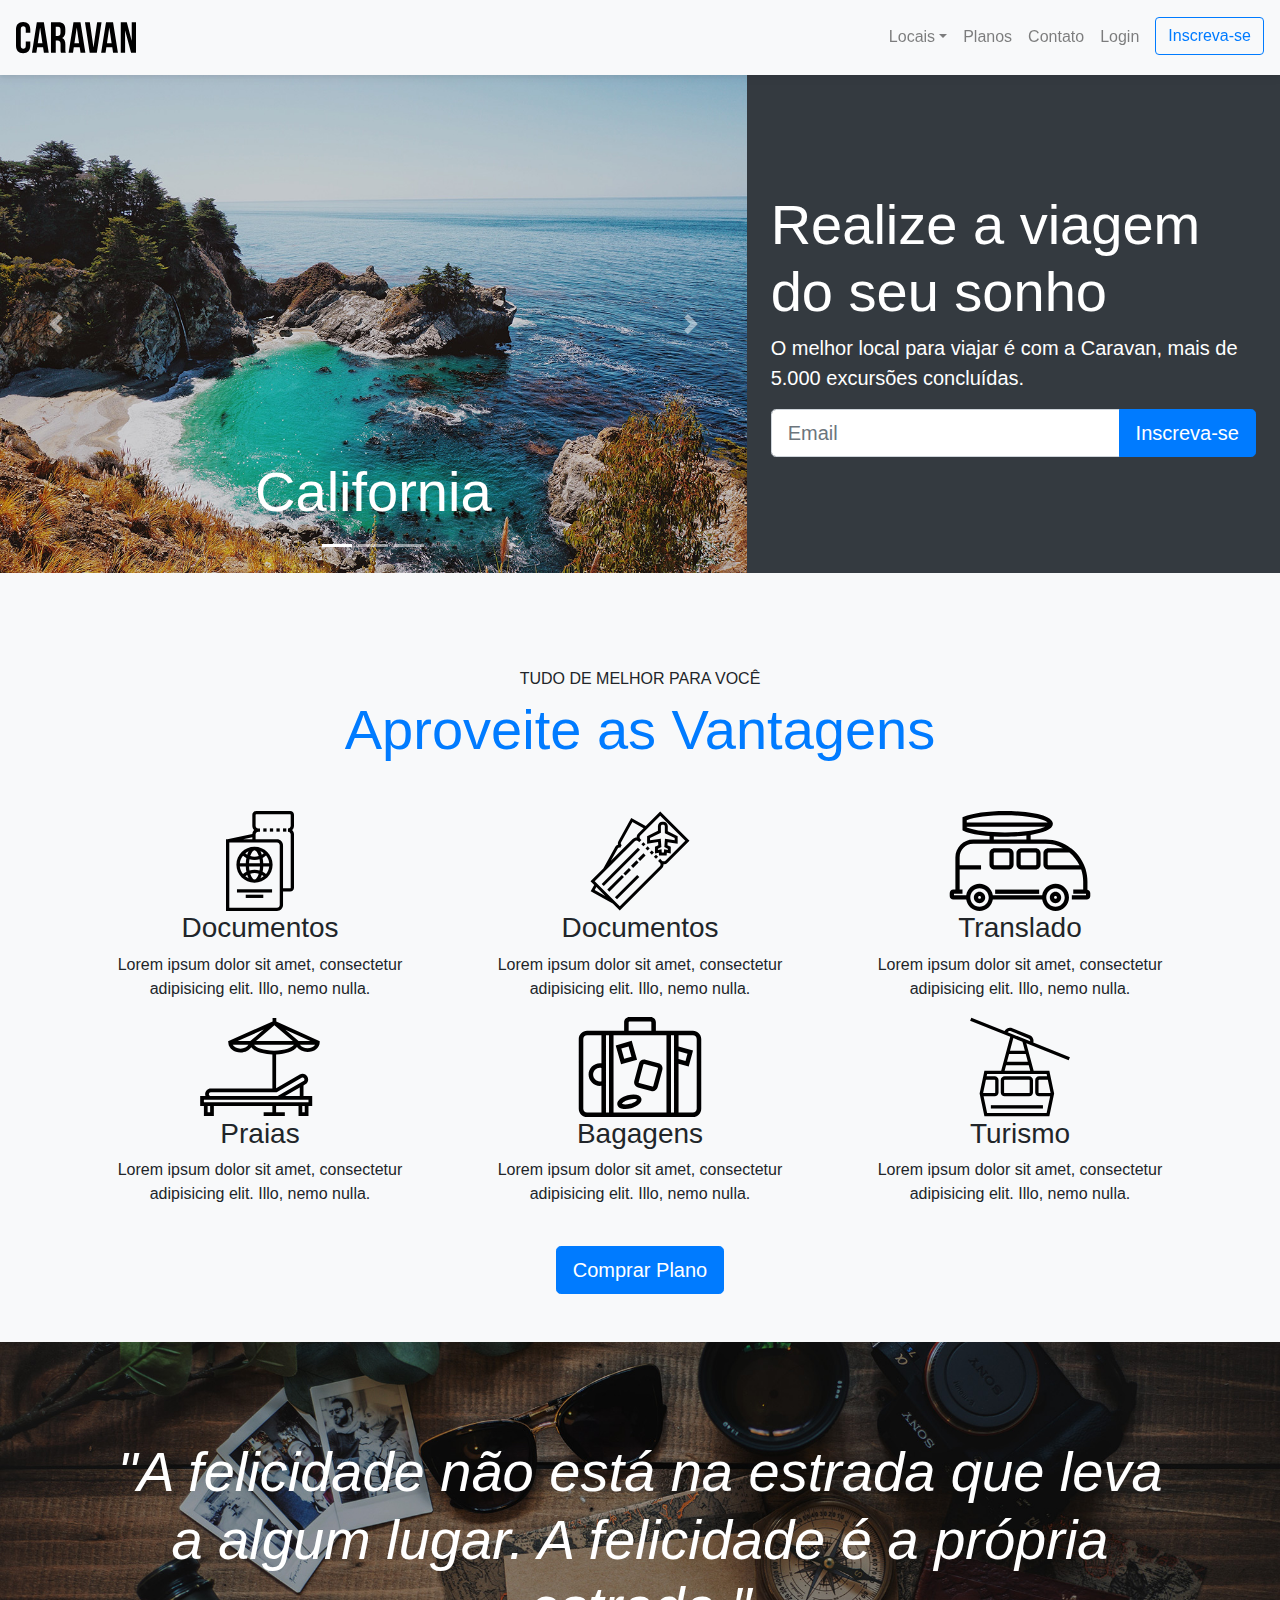
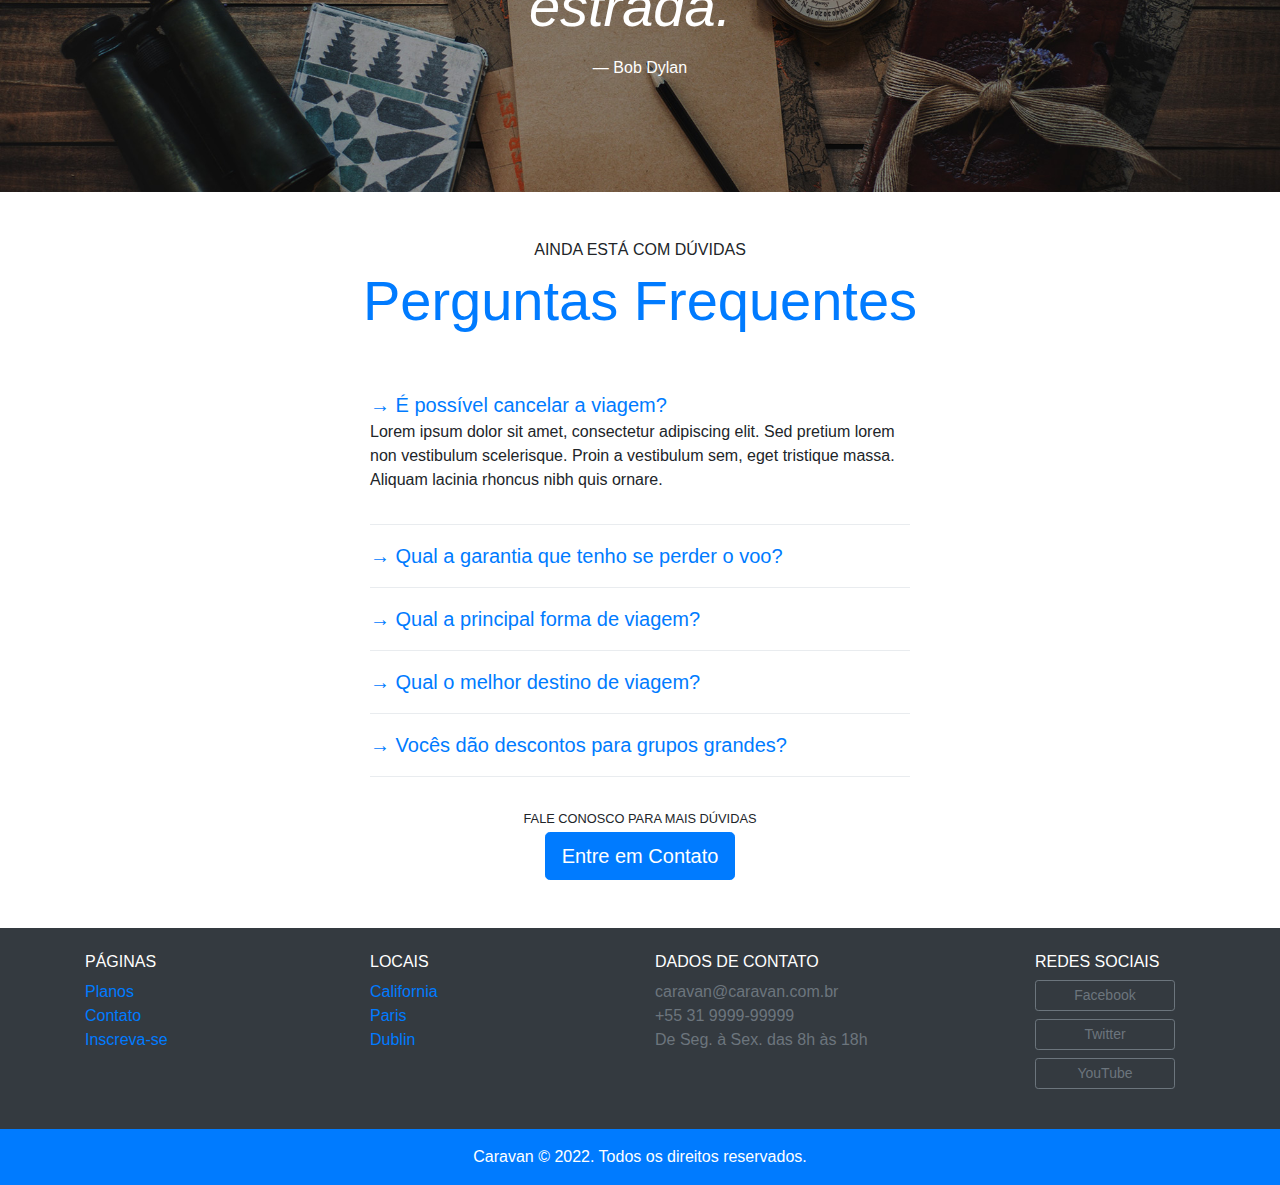
==== commit dc73471e: "Inclusão de tabela na página de locais" ====
--- a/index.html
+++ b/index.html
@@ -70,7 +70,7 @@
                 </li>
             </ul>
         </div>
-      </nav>
+    </nav>
 
     <section class="container-fluid">
         <div class="row bg-dark text-white">
@@ -258,7 +258,7 @@
         </div>
     </section>
 
-    <footer class="bg-dark text-white">
+    <footer class="bg-dark text-white mt-5">
         <div class="container py-4">
             <div class="row">
                 <div class="col-md-3 col-6">
@@ -315,6 +315,6 @@
     <script type="text/javascript" src="js/jquery-3.2.1.slim.min.js"></script>
     <script type="text/javascript" src="js/popper.min.js"></script>
     <script type="text/javascript" src="js/bootstrap.js"></script>
-    <!-- <script type="text/javascript" src="js/script.js"></script> -->
+    <script type="text/javascript" src="js/script.js"></script>
 </body>
 </html>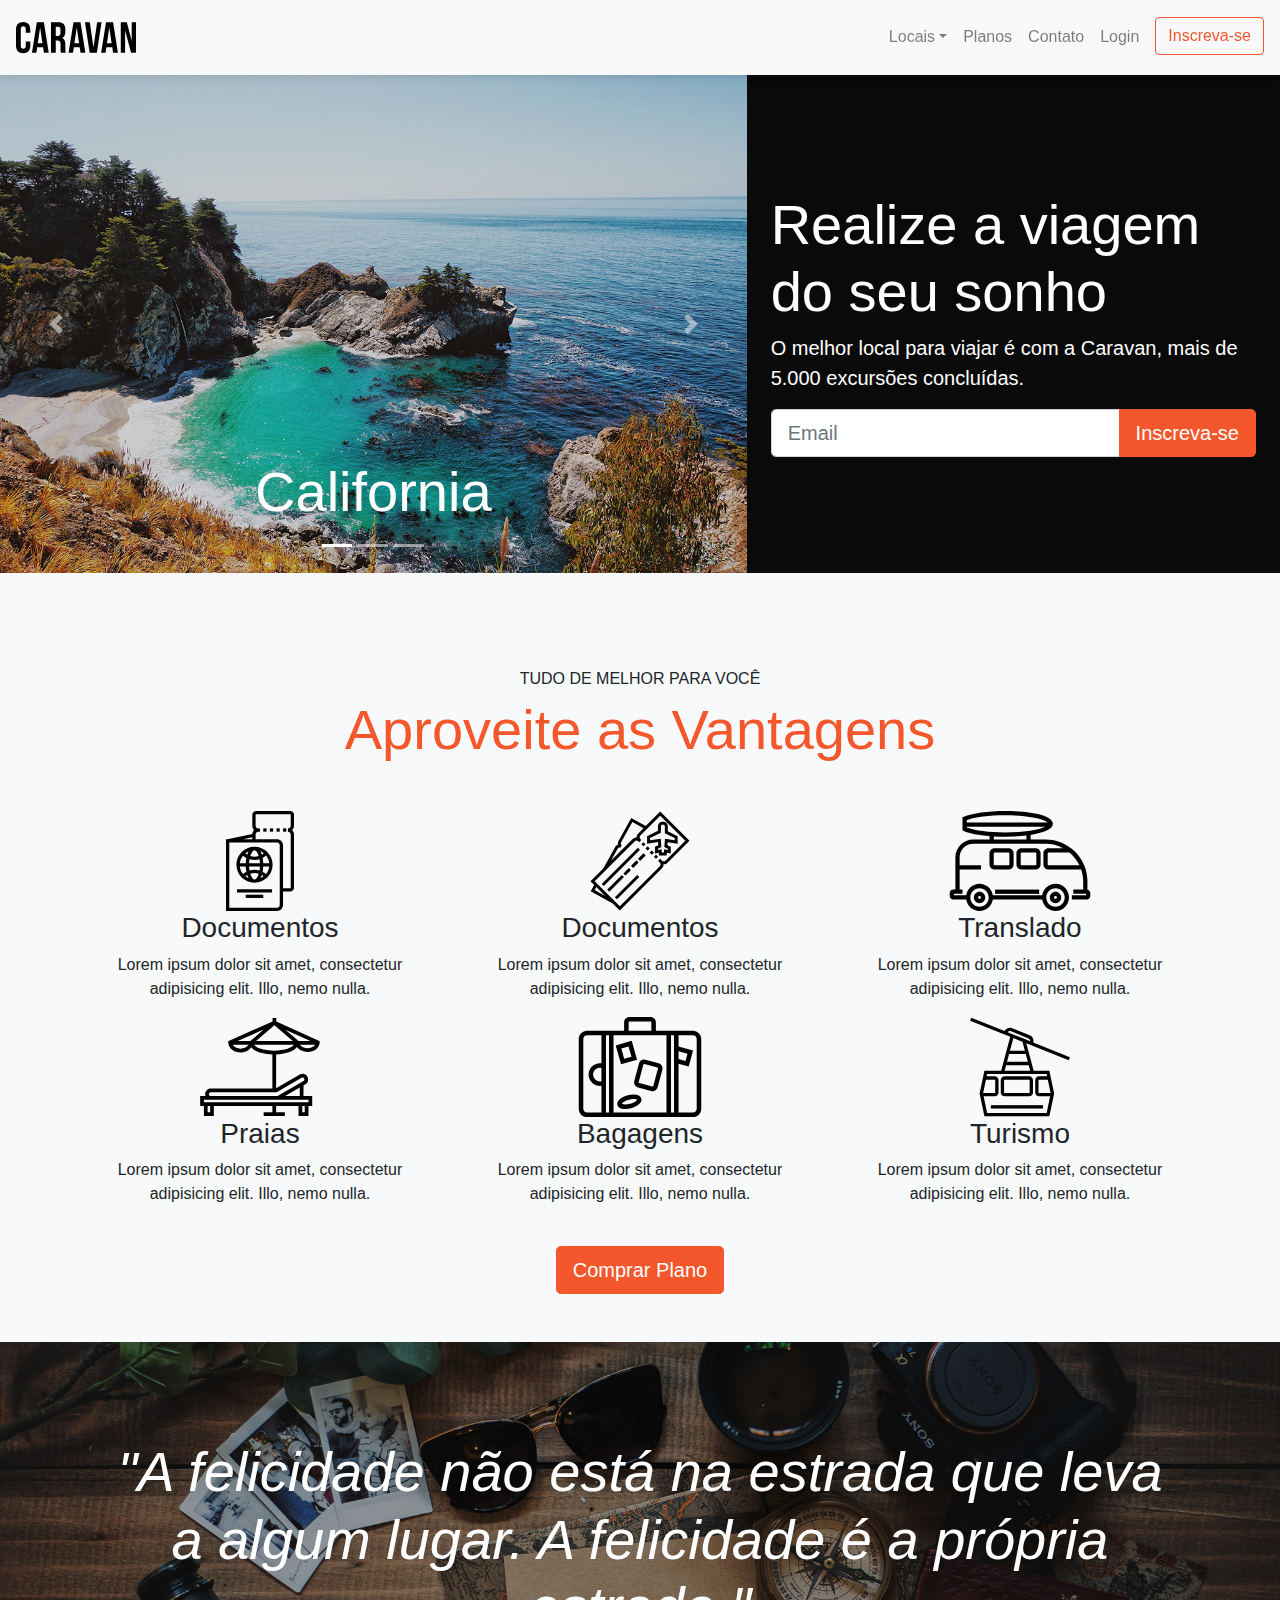
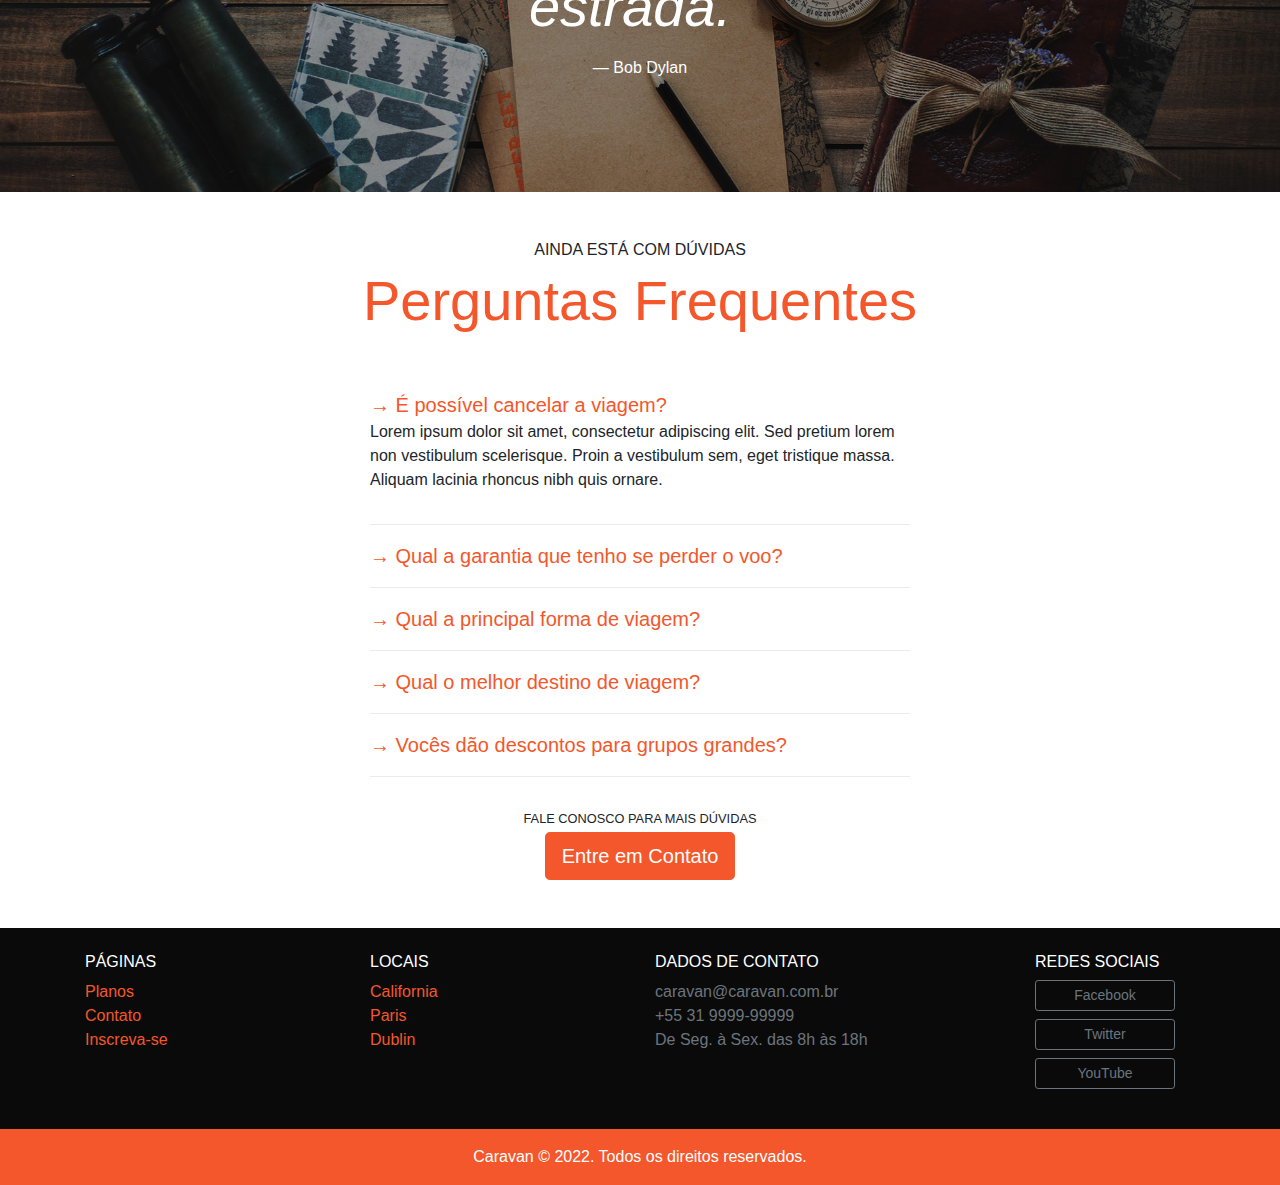
==== commit 5b54fe7f: "Otimizações e personalizações através de Bootstrap e arquivos SASS" ====
--- a/index.html
+++ b/index.html
@@ -314,7 +314,7 @@
 
     <script type="text/javascript" src="js/jquery-3.2.1.slim.min.js"></script>
     <script type="text/javascript" src="js/popper.min.js"></script>
-    <script type="text/javascript" src="js/bootstrap.js"></script>
+    <script type="text/javascript" src="js/bootstrap.min.js"></script>
     <script type="text/javascript" src="js/script.js"></script>
 </body>
 </html>--- a/css/style.css
+++ b/css/style.css
@@ -9,6 +9,14 @@
 #home-quote {
     background: url("../img/bg-quote.jpg") center center;
     background-size: cover;
+}
+
+.lista-plano li + li {
+    border-top: 1px solid rgba(0, 0, 0, 0.2);
+}
+
+.lista-plano li {
+    padding: 1rem;
 }
 
 @media (max-width: 767px) {
